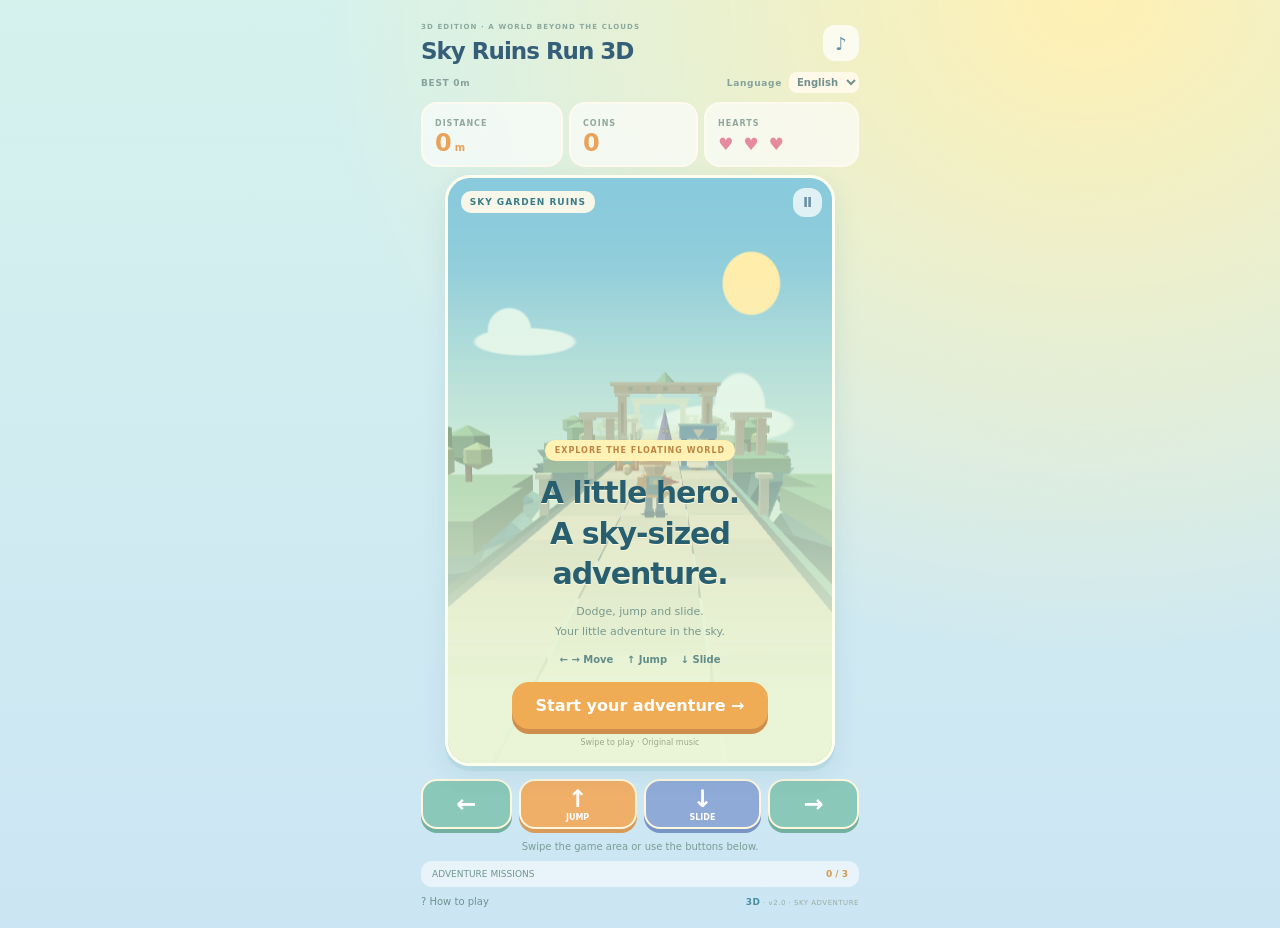
==== index.html @ a623d7b4 "Create separate WebGL 3D edition of Sky Ruins Run" ====
<!doctype html><html lang="ja"><meta charset="utf-8"><meta name="viewport" content="width=device-width,initial-scale=1,viewport-fit=cover"><meta name="theme-color" content="#eaf8f4"><title>そらいろ遺跡ラン 3D · SKY RUINS RUN 3D</title><link rel="stylesheet" href="style.css?v=2"><body><main><header><div><span class="eyebrow">3D EDITION · A WORLD BEYOND THE CLOUDS</span><h1 data-t="title">そらいろ遺跡ラン</h1></div><button id="settings" class="icon" aria-label="設定 / Settings">♪</button></header><div class="utility"><span id="best">BEST 0m</span><label>Language <select id="language" aria-label="Language"><option value="ja">日本語</option><option value="en">English</option></select></label></div><section class="hud"><div><small data-t="distance">きょり</small><strong id="distance">0<em>m</em></strong></div><div><small>COINS</small><strong id="coins">0</strong></div><div><small data-t="hearts">げんき</small><strong id="hearts" class="hearts">♥ ♥ ♥</strong></div></section><section class="stage"><canvas id="game" width="840" height="1280" aria-label="3レーンを走る冒険ゲーム。スワイプか下のボタンで操作 / Swipe or use the buttons to run through three lanes."></canvas><canvas id="fallback" width="840" height="1280" hidden aria-label="軽量2D表示 / Lightweight 2D view"></canvas><div class="stage-top"><span id="biome">SKY RUINS</span><button id="pause" class="icon" aria-label="一時停止 / Pause">Ⅱ</button></div><div id="toast" role="status"></div><div id="powers"></div><div id="welcome"><span class="tag">EXPLORE THE FLOATING WORLD</span><h2 data-t="intro">空のむこうへ、<br>走りだそう。</h2><p data-t="introText">よけて、跳んで、くぐりぬける。<br>指ひとつの、小さな大冒険。</p><div class="gesture-note" data-t="gestures">← → 移動　 ↑ ジャンプ　 ↓ すべる</div><button id="start" class="primary" data-t="start">冒険にしゅっぱつ →</button><small data-t="note">スワイプで操作 · オリジナル音楽</small></div></section><p id="compat" hidden>3Dを表示できないため軽量2Dで表示しています。 / 3D unavailable; showing 2D fallback.</p><section class="controls" aria-label="操作 / Controls"><button data-action="left" aria-label="左 / Left">←</button><button data-action="jump" aria-label="ジャンプ / Jump">↑<small data-t="jump">ジャンプ</small></button><button data-action="slide" aria-label="すべる / Slide">↓<small data-t="slide">すべる</small></button><button data-action="right" aria-label="右 / Right">→</button></section><p id="hint" role="status"></p><section class="missions"><button id="missionsButton"><span data-t="missions">今日の冒険目標</span><b id="missionCount">0 / 3</b></button></section><footer><button id="help" data-t="help">? あそび方</button><span><b id="renderMode">3D</b> · v2.0 · SKY ADVENTURE</span></footer></main><dialog id="dialog"><div id="content"></div><button id="close" class="primary">つづける</button></dialog><script src="engine.js?v=2"></script><script src="music.js?v=2"></script><script src="renderer.js?v=2"></script><script src="game.js?v=2"></script></body></html>
---- style.css ----
:root{font-family:ui-rounded,"Hiragino Maru Gothic ProN","Yu Gothic",system-ui,sans-serif;color:#325a68;background:#eaf8f4;font-synthesis:none}*{box-sizing:border-box}body{margin:0;min-height:100svh;background:radial-gradient(ellipse at 90% 0,#fff3ba,transparent 47%),linear-gradient(#eaf8f4,#dfeff9)}button,select{font:inherit}button{cursor:pointer;-webkit-tap-highlight-color:transparent}button:focus-visible,select:focus-visible{outline:3px solid #ec9868;outline-offset:3px}main{max-width:470px;margin:auto;padding:14px 16px max(12px,env(safe-area-inset-bottom))}header{display:flex;align-items:center;justify-content:space-between;gap:10px}.eyebrow{font-size:7px;font-weight:850;letter-spacing:1.1px;color:#8aa89e}h1{font-size:24px;letter-spacing:-1px;margin:5px 0 8px;font-weight:950}.icon{border:0;background:#ffffffbc;border-radius:12px;width:36px;height:36px;color:#6c91a7;font-size:18px;font-weight:900}.utility{display:flex;align-items:center;justify-content:space-between;font-size:9px;font-weight:800;letter-spacing:.7px;color:#85a29d;margin-bottom:9px}.utility label{display:flex;align-items:center;gap:7px}select{font-size:10px;border:0;border-radius:8px;background:#fff9e9;padding:4px;color:#72918e}.hud{display:grid;grid-template-columns:1.1fr 1fr 1.2fr;gap:6px;margin-bottom:8px}.hud>div{background:#ffffffa1;border:2px solid #fffaf0;border-radius:16px;padding:7px 12px}.hud small{font-size:8px;font-weight:900;letter-spacing:1px;color:#90a89d}.hud strong{display:block;font-size:24px;color:#eaa25b;line-height:1.15}.hud em{font-size:10px;font-style:normal;margin-left:3px}.hud .hearts{font-size:17px;letter-spacing:2px;color:#e58b9d;margin-top:5px}.stage{position:relative;overflow:hidden;border:3px solid white;border-radius:25px;isolation:isolate;box-shadow:0 8px 0 #bfddd73d;width:min(100%,calc((100svh - 305px)*420/640));margin:auto}canvas{display:block;width:100%;height:auto;aspect-ratio:420/640;touch-action:none;user-select:none;-webkit-user-select:none}.stage-top{position:absolute;inset:10px 10px auto 13px;display:flex;justify-content:space-between;align-items:center;pointer-events:none}.stage-top span{font-size:9px;font-weight:900;letter-spacing:1px;background:#ffffffb5;color:#54898d;padding:6px 9px;border-radius:10px}.stage-top button{pointer-events:auto;width:29px;height:29px;font-size:14px}#toast{position:absolute;inset:66px 5px auto;text-align:center;font-weight:950;font-size:23px;color:#fff8c6;text-shadow:0 2px 4px #346b85;pointer-events:none;opacity:0}#toast small{display:block;font-size:10px;margin-top:4px}#powers{position:absolute;inset:auto 8px 12px;display:flex;justify-content:center;gap:6px;font-size:9px;font-weight:850;color:#476c85;pointer-events:none}#powers span{border-radius:14px;background:#ffffffe6;padding:5px 9px}#welcome{position:absolute;inset:0;display:flex;flex-direction:column;justify-content:flex-end;align-items:center;text-align:center;padding:16px;background:linear-gradient(transparent 15%,#e8f9e0e8 70%,#f5f6d6)}.tag{font-size:8px;letter-spacing:1px;font-weight:850;background:#fff4cb;color:#cf9756;padding:6px 10px;border-radius:20px}h2{font-size:30px;line-height:1.35;letter-spacing:-1px;margin:12px 0 7px}#welcome p{font-size:11px;line-height:1.8;color:#779a90;margin:0 0 12px}.gesture-note{font-size:10px;font-weight:800;color:#608d89;margin-bottom:15px}.primary{border:0;color:white;background:#eea15e;box-shadow:0 5px 0 #d58b53;border-radius:17px;padding:14px 23px;font-weight:900;min-height:46px}.primary:active{transform:translateY(2px);box-shadow:0 3px 0 #d58b53}#welcome>small{font-size:8px;color:#9ba88a;margin-top:9px}.controls{display:grid;grid-template-columns:1fr 1.3fr 1.3fr 1fr;gap:7px;margin-top:13px}.controls button{touch-action:manipulation;user-select:none;-webkit-user-select:none;border:2px solid #fff6dc;border-radius:16px;background:#8ac8b9;color:#fff;font-size:24px;font-weight:900;min-height:48px;box-shadow:0 4px 0 #72b09f;padding:4px}.controls button:nth-child(2){background:#f0af68;box-shadow:0 4px 0 #d89b5a}.controls button:nth-child(3){background:#8faad7;box-shadow:0 4px 0 #7895c5}.controls small{display:block;font-size:8px;line-height:1.2}.controls button:active{transform:translateY(2px)}#hint{font-size:10px;text-align:center;color:#799d94;line-height:1.5;min-height:15px;margin:10px 0 7px}.missions button{display:flex;width:100%;justify-content:space-between;border:0;border-radius:11px;padding:8px 11px;background:#ffffff8c;color:#6e9690;font-size:9px}.missions b{color:#d49a53}footer{display:flex;align-items:center;justify-content:space-between;font-size:7px;letter-spacing:.5px;color:#99ada2}footer button{padding:9px 0;border:0;background:none;color:#6e938d;font-size:10px}dialog{max-width:min(92vw,390px);max-height:85svh;overflow:auto;border:3px solid white;border-radius:25px;background:#f9f8e6;color:#385f6e;padding:23px;text-align:center;box-shadow:0 20px 70px #315e7544}dialog::backdrop{background:#336c7b66;backdrop-filter:blur(5px)}dialog h2{font-size:24px}dialog p{font-size:12px;line-height:1.85}.setting{display:flex;justify-content:space-between;align-items:center;padding:10px 0;font-size:13px;font-weight:800}.setting input{width:22px;height:22px;accent-color:#eca05b}.mission{padding:10px;border-radius:12px;background:#fffaf0;margin:7px 0;text-align:left;font-size:12px}.mission.done{background:#dbf1d8}.mission small{display:block;color:#8a9f91}.result-score{font-size:54px;line-height:1.2;color:#e8a05c;font-weight:950}.result-grid{display:flex;justify-content:space-around;font-size:10px;margin:15px 0}.result-grid strong{display:block;font-size:23px;color:#77aa9b}dialog>.primary{width:100%;margin-top:10px}.outfits{display:flex;gap:7px;margin:9px 0}.outfits button{flex:1;padding:9px;border:2px solid #dddcc9;border-radius:12px;background:#fffaf0;font-size:10px;color:#718e83}.outfits button.selected{border-color:#e8aa5f}.outfits button:disabled{opacity:.45}[hidden]{display:none!important}@media(max-height:740px) and (orientation:portrait){main{padding-top:8px}.eyebrow{display:none}h1{font-size:22px}.hud>div{padding:5px 9px}.hud strong{font-size:21px}.stage{width:min(100%,calc((100svh - 278px)*420/640))}#welcome{padding:12px}#welcome h2{font-size:22px;margin:7px 0}#welcome p{font-size:9px;margin-bottom:8px}.tag{display:none}.gesture-note{font-size:8px;margin-bottom:10px}#welcome .primary{font-size:12px;padding:11px 16px}#welcome>small{display:none}.controls{margin-top:10px}.controls button{min-height:43px}#hint{font-size:9px}.missions button{padding:6px 9px}}@media(max-height:610px) and (orientation:portrait){.stage{width:min(100%,calc((100svh - 265px)*420/640))}.hud .hearts{font-size:13px;letter-spacing:0}h1{font-size:20px}#welcome h2{font-size:18px}#welcome p{font-size:8px}.gesture-note{font-size:7px}#welcome .primary{font-size:10px;padding:9px 12px;min-height:38px}.stage-top span{font-size:7px;padding:4px 6px}.stage-top{inset:6px 6px auto}.controls button{min-height:40px}}@media(orientation:landscape) and (max-height:600px){main{max-width:900px;display:grid;grid-template-columns:1fr 1fr;gap:6px 18px;padding:10px}.stage{grid-column:1;grid-row:1/8;height:calc(100svh - 24px);width:auto;aspect-ratio:420/640}header,.utility,.hud,.controls,#hint,.missions,footer{grid-column:2}h1{font-size:20px}.eyebrow{display:none}.controls{margin-top:0}#hint{margin:2px}.hud{margin:0}#welcome h2{font-size:21px}#welcome p{font-size:9px}.gesture-note{font-size:8px}.tag,#welcome>small{display:none}}

body{background:radial-gradient(ellipse at 85% 0,#fff0b3,transparent 50%),linear-gradient(#d5f2ed,#cce5f4)}header h1{font-size:23px;color:#355e78}.stage{border:3px solid #ffffef;box-shadow:0 8px 24px #4e8d9a24,0 5px 0 #a0d1cf55}#welcome{background:linear-gradient(transparent 15%,#dbf2e06e 48%,#eaf6d8f2 88%)}#welcome h2{color:#285f70;text-shadow:0 1px #fff9dc}.primary{background:#f0ab55;box-shadow:0 5px 0 #cf8e4b}#renderMode{color:#458fa2;font-size:9px}.stage-top span{background:#fffbeaeb;color:#3c7b89}.tag{background:#fff2b4;color:#bc8543}@media(max-height:610px) and (orientation:portrait){header h1{font-size:19px}}

#compat{font-size:10px;line-height:1.5;color:#9e7650;background:#fff2c7;padding:8px;border-radius:10px}
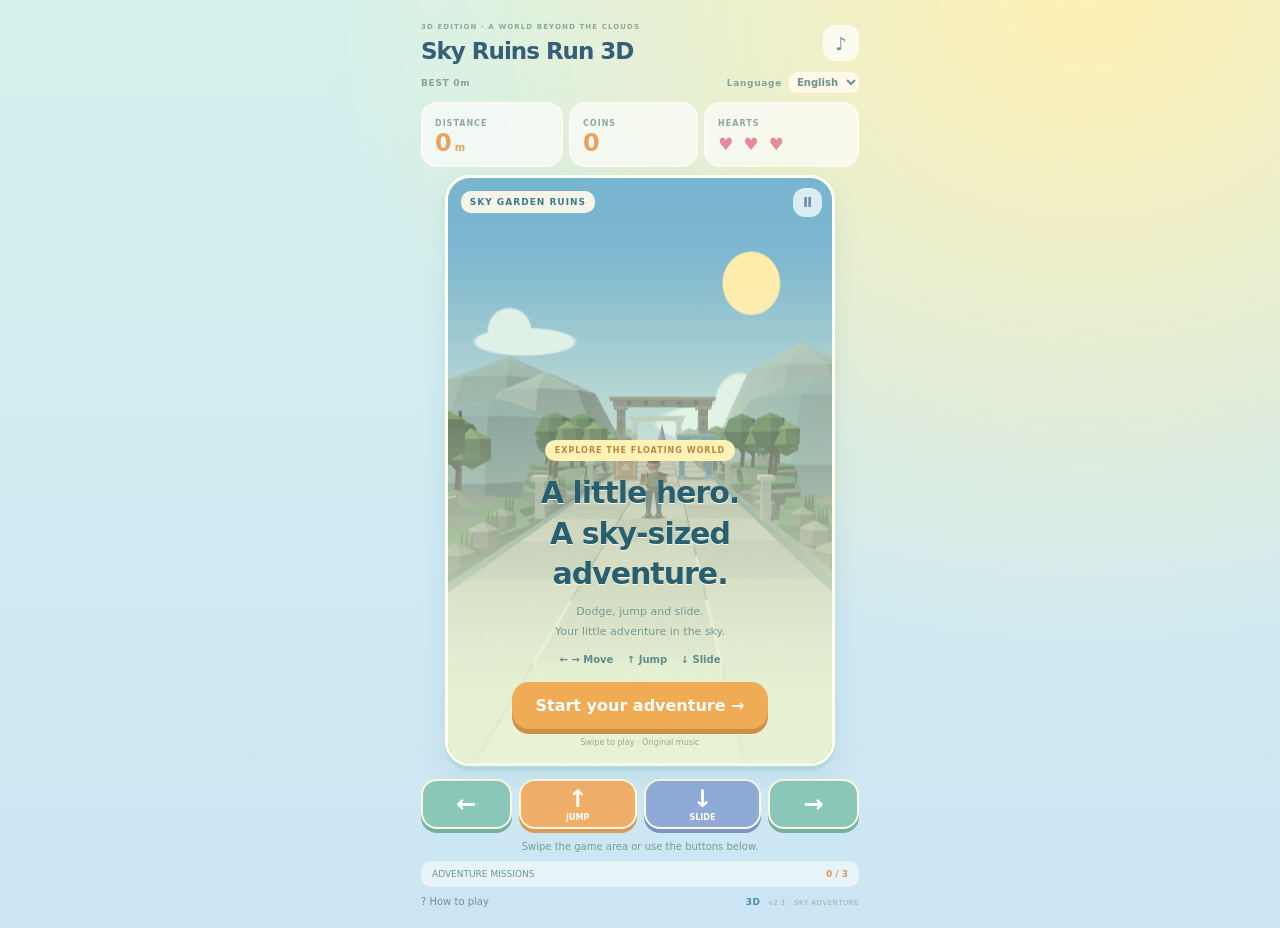
==== commit ad40cc2c: "v2.1: grounded runner, natural scenery and stronger speed cues" ====
--- a/index.html
+++ b/index.html
@@ -1 +1 @@
-<!doctype html><html lang="ja"><meta charset="utf-8"><meta name="viewport" content="width=device-width,initial-scale=1,viewport-fit=cover"><meta name="theme-color" content="#eaf8f4"><title>そらいろ遺跡ラン 3D · SKY RUINS RUN 3D</title><link rel="stylesheet" href="style.css?v=2"><body><main><header><div><span class="eyebrow">3D EDITION · A WORLD BEYOND THE CLOUDS</span><h1 data-t="title">そらいろ遺跡ラン</h1></div><button id="settings" class="icon" aria-label="設定 / Settings">♪</button></header><div class="utility"><span id="best">BEST 0m</span><label>Language <select id="language" aria-label="Language"><option value="ja">日本語</option><option value="en">English</option></select></label></div><section class="hud"><div><small data-t="distance">きょり</small><strong id="distance">0<em>m</em></strong></div><div><small>COINS</small><strong id="coins">0</strong></div><div><small data-t="hearts">げんき</small><strong id="hearts" class="hearts">♥ ♥ ♥</strong></div></section><section class="stage"><canvas id="game" width="840" height="1280" aria-label="3レーンを走る冒険ゲーム。スワイプか下のボタンで操作 / Swipe or use the buttons to run through three lanes."></canvas><canvas id="fallback" width="840" height="1280" hidden aria-label="軽量2D表示 / Lightweight 2D view"></canvas><div class="stage-top"><span id="biome">SKY RUINS</span><button id="pause" class="icon" aria-label="一時停止 / Pause">Ⅱ</button></div><div id="toast" role="status"></div><div id="powers"></div><div id="welcome"><span class="tag">EXPLORE THE FLOATING WORLD</span><h2 data-t="intro">空のむこうへ、<br>走りだそう。</h2><p data-t="introText">よけて、跳んで、くぐりぬける。<br>指ひとつの、小さな大冒険。</p><div class="gesture-note" data-t="gestures">← → 移動　 ↑ ジャンプ　 ↓ すべる</div><button id="start" class="primary" data-t="start">冒険にしゅっぱつ →</button><small data-t="note">スワイプで操作 · オリジナル音楽</small></div></section><p id="compat" hidden>3Dを表示できないため軽量2Dで表示しています。 / 3D unavailable; showing 2D fallback.</p><section class="controls" aria-label="操作 / Controls"><button data-action="left" aria-label="左 / Left">←</button><button data-action="jump" aria-label="ジャンプ / Jump">↑<small data-t="jump">ジャンプ</small></button><button data-action="slide" aria-label="すべる / Slide">↓<small data-t="slide">すべる</small></button><button data-action="right" aria-label="右 / Right">→</button></section><p id="hint" role="status"></p><section class="missions"><button id="missionsButton"><span data-t="missions">今日の冒険目標</span><b id="missionCount">0 / 3</b></button></section><footer><button id="help" data-t="help">? あそび方</button><span><b id="renderMode">3D</b> · v2.0 · SKY ADVENTURE</span></footer></main><dialog id="dialog"><div id="content"></div><button id="close" class="primary">つづける</button></dialog><script src="engine.js?v=2"></script><script src="music.js?v=2"></script><script src="renderer.js?v=2"></script><script src="game.js?v=2"></script></body></html>
+<!doctype html><html lang="ja"><meta charset="utf-8"><meta name="viewport" content="width=device-width,initial-scale=1,viewport-fit=cover"><meta name="theme-color" content="#eaf8f4"><title>そらいろ遺跡ラン 3D · SKY RUINS RUN 3D</title><link rel="stylesheet" href="style.css?v=21"><body><main><header><div><span class="eyebrow">3D EDITION · A WORLD BEYOND THE CLOUDS</span><h1 data-t="title">そらいろ遺跡ラン</h1></div><button id="settings" class="icon" aria-label="設定 / Settings">♪</button></header><div class="utility"><span id="best">BEST 0m</span><label>Language <select id="language" aria-label="Language"><option value="ja">日本語</option><option value="en">English</option></select></label></div><section class="hud"><div><small data-t="distance">きょり</small><strong id="distance">0<em>m</em></strong></div><div><small>COINS</small><strong id="coins">0</strong></div><div><small data-t="hearts">げんき</small><strong id="hearts" class="hearts">♥ ♥ ♥</strong></div></section><section class="stage"><canvas id="game" width="840" height="1280" aria-label="3レーンを走る冒険ゲーム。スワイプか下のボタンで操作 / Swipe or use the buttons to run through three lanes."></canvas><canvas id="fallback" width="840" height="1280" hidden aria-label="軽量2D表示 / Lightweight 2D view"></canvas><div class="stage-top"><span id="biome">SKY RUINS</span><button id="pause" class="icon" aria-label="一時停止 / Pause">Ⅱ</button></div><div id="toast" role="status"></div><div id="powers"></div><div id="welcome"><span class="tag">EXPLORE THE FLOATING WORLD</span><h2 data-t="intro">空のむこうへ、<br>走りだそう。</h2><p data-t="introText">よけて、跳んで、くぐりぬける。<br>指ひとつの、小さな大冒険。</p><div class="gesture-note" data-t="gestures">← → 移動　 ↑ ジャンプ　 ↓ すべる</div><button id="start" class="primary" data-t="start">冒険にしゅっぱつ →</button><small data-t="note">スワイプで操作 · オリジナル音楽</small></div></section><p id="compat" hidden>3Dを表示できないため軽量2Dで表示しています。 / 3D unavailable; showing 2D fallback.</p><section class="controls" aria-label="操作 / Controls"><button data-action="left" aria-label="左 / Left">←</button><button data-action="jump" aria-label="ジャンプ / Jump">↑<small data-t="jump">ジャンプ</small></button><button data-action="slide" aria-label="すべる / Slide">↓<small data-t="slide">すべる</small></button><button data-action="right" aria-label="右 / Right">→</button></section><p id="hint" role="status"></p><section class="missions"><button id="missionsButton"><span data-t="missions">今日の冒険目標</span><b id="missionCount">0 / 3</b></button></section><footer><button id="help" data-t="help">? あそび方</button><span><b id="renderMode">3D</b> · v2.1 · SKY ADVENTURE</span></footer></main><dialog id="dialog"><div id="content"></div><button id="close" class="primary">つづける</button></dialog><script src="engine.js?v=21"></script><script src="music.js?v=21"></script><script src="renderer.js?v=21"></script><script src="game.js?v=21"></script></body></html>
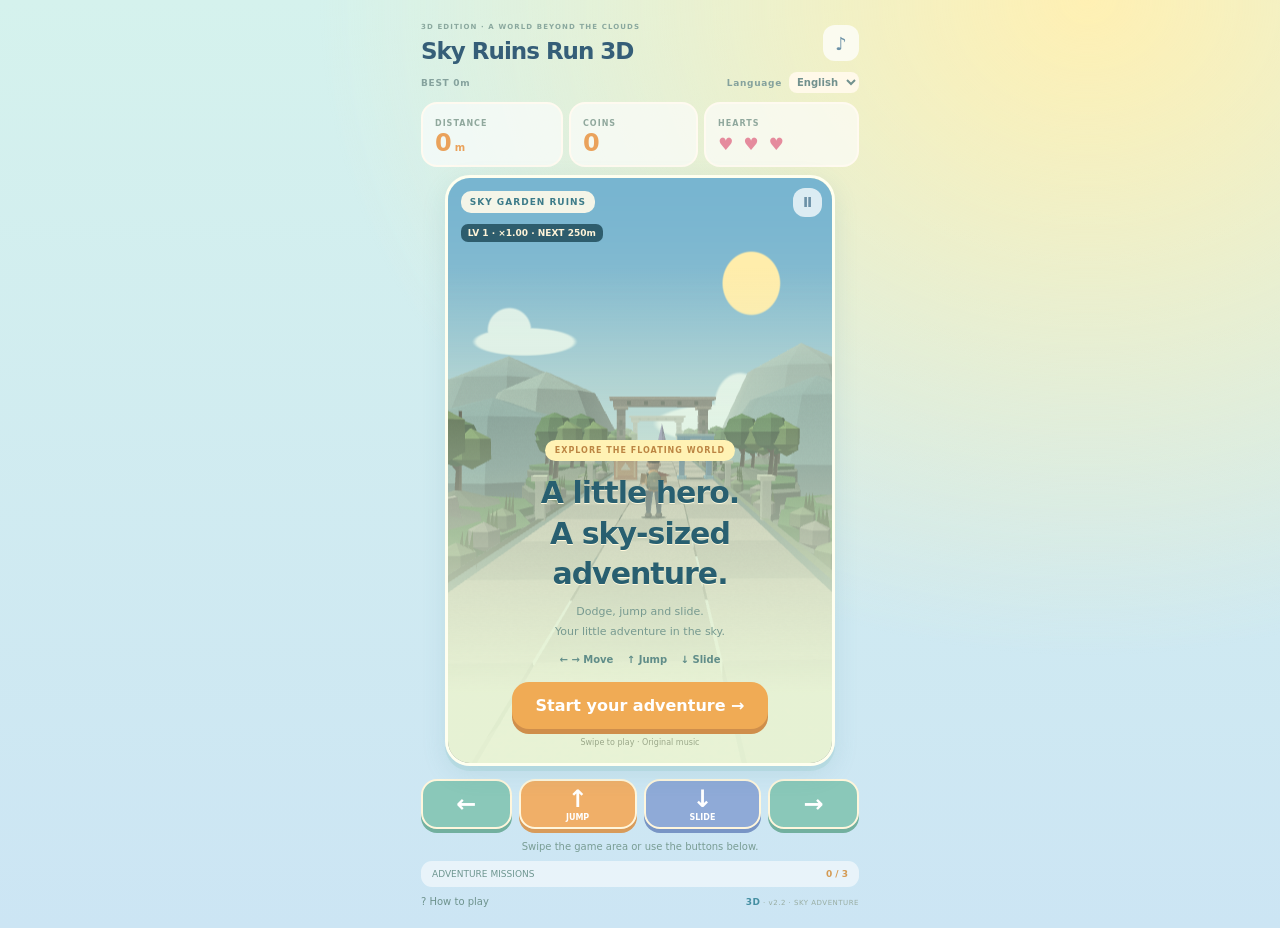
==== commit 09449301: "v2.2: distance-based speed levels, harder patterns and dynamic running gait" ====
--- a/index.html
+++ b/index.html
@@ -1 +1 @@
-<!doctype html><html lang="ja"><meta charset="utf-8"><meta name="viewport" content="width=device-width,initial-scale=1,viewport-fit=cover"><meta name="theme-color" content="#eaf8f4"><title>そらいろ遺跡ラン 3D · SKY RUINS RUN 3D</title><link rel="stylesheet" href="style.css?v=21"><body><main><header><div><span class="eyebrow">3D EDITION · A WORLD BEYOND THE CLOUDS</span><h1 data-t="title">そらいろ遺跡ラン</h1></div><button id="settings" class="icon" aria-label="設定 / Settings">♪</button></header><div class="utility"><span id="best">BEST 0m</span><label>Language <select id="language" aria-label="Language"><option value="ja">日本語</option><option value="en">English</option></select></label></div><section class="hud"><div><small data-t="distance">きょり</small><strong id="distance">0<em>m</em></strong></div><div><small>COINS</small><strong id="coins">0</strong></div><div><small data-t="hearts">げんき</small><strong id="hearts" class="hearts">♥ ♥ ♥</strong></div></section><section class="stage"><canvas id="game" width="840" height="1280" aria-label="3レーンを走る冒険ゲーム。スワイプか下のボタンで操作 / Swipe or use the buttons to run through three lanes."></canvas><canvas id="fallback" width="840" height="1280" hidden aria-label="軽量2D表示 / Lightweight 2D view"></canvas><div class="stage-top"><span id="biome">SKY RUINS</span><button id="pause" class="icon" aria-label="一時停止 / Pause">Ⅱ</button></div><div id="toast" role="status"></div><div id="powers"></div><div id="welcome"><span class="tag">EXPLORE THE FLOATING WORLD</span><h2 data-t="intro">空のむこうへ、<br>走りだそう。</h2><p data-t="introText">よけて、跳んで、くぐりぬける。<br>指ひとつの、小さな大冒険。</p><div class="gesture-note" data-t="gestures">← → 移動　 ↑ ジャンプ　 ↓ すべる</div><button id="start" class="primary" data-t="start">冒険にしゅっぱつ →</button><small data-t="note">スワイプで操作 · オリジナル音楽</small></div></section><p id="compat" hidden>3Dを表示できないため軽量2Dで表示しています。 / 3D unavailable; showing 2D fallback.</p><section class="controls" aria-label="操作 / Controls"><button data-action="left" aria-label="左 / Left">←</button><button data-action="jump" aria-label="ジャンプ / Jump">↑<small data-t="jump">ジャンプ</small></button><button data-action="slide" aria-label="すべる / Slide">↓<small data-t="slide">すべる</small></button><button data-action="right" aria-label="右 / Right">→</button></section><p id="hint" role="status"></p><section class="missions"><button id="missionsButton"><span data-t="missions">今日の冒険目標</span><b id="missionCount">0 / 3</b></button></section><footer><button id="help" data-t="help">? あそび方</button><span><b id="renderMode">3D</b> · v2.1 · SKY ADVENTURE</span></footer></main><dialog id="dialog"><div id="content"></div><button id="close" class="primary">つづける</button></dialog><script src="engine.js?v=21"></script><script src="music.js?v=21"></script><script src="renderer.js?v=21"></script><script src="game.js?v=21"></script></body></html>
+<!doctype html><html lang="ja"><meta charset="utf-8"><meta name="viewport" content="width=device-width,initial-scale=1,viewport-fit=cover"><meta name="theme-color" content="#eaf8f4"><title>そらいろ遺跡ラン 3D · SKY RUINS RUN 3D</title><link rel="stylesheet" href="style.css?v=22"><body><main><header><div><span class="eyebrow">3D EDITION · A WORLD BEYOND THE CLOUDS</span><h1 data-t="title">そらいろ遺跡ラン</h1></div><button id="settings" class="icon" aria-label="設定 / Settings">♪</button></header><div class="utility"><span id="best">BEST 0m</span><label>Language <select id="language" aria-label="Language"><option value="ja">日本語</option><option value="en">English</option></select></label></div><section class="hud"><div><small data-t="distance">きょり</small><strong id="distance">0<em>m</em></strong></div><div><small>COINS</small><strong id="coins">0</strong></div><div><small data-t="hearts">げんき</small><strong id="hearts" class="hearts">♥ ♥ ♥</strong></div></section><section class="stage"><canvas id="game" width="840" height="1280" aria-label="3レーンを走る冒険ゲーム。スワイプか下のボタンで操作 / Swipe or use the buttons to run through three lanes."></canvas><canvas id="fallback" width="840" height="1280" hidden aria-label="軽量2D表示 / Lightweight 2D view"></canvas><div class="stage-top"><span id="biome">SKY RUINS</span><button id="pause" class="icon" aria-label="一時停止 / Pause">Ⅱ</button></div><div id="pace" aria-label="走行レベル / Run level"></div><div id="levelNotice" role="status" hidden></div><div id="toast" role="status"></div><div id="powers"></div><div id="welcome"><span class="tag">EXPLORE THE FLOATING WORLD</span><h2 data-t="intro">空のむこうへ、<br>走りだそう。</h2><p data-t="introText">よけて、跳んで、くぐりぬける。<br>指ひとつの、小さな大冒険。</p><div class="gesture-note" data-t="gestures">← → 移動　 ↑ ジャンプ　 ↓ すべる</div><button id="start" class="primary" data-t="start">冒険にしゅっぱつ →</button><small data-t="note">スワイプで操作 · オリジナル音楽</small></div></section><p id="compat" hidden>3Dを表示できないため軽量2Dで表示しています。 / 3D unavailable; showing 2D fallback.</p><section class="controls" aria-label="操作 / Controls"><button data-action="left" aria-label="左 / Left">←</button><button data-action="jump" aria-label="ジャンプ / Jump">↑<small data-t="jump">ジャンプ</small></button><button data-action="slide" aria-label="すべる / Slide">↓<small data-t="slide">すべる</small></button><button data-action="right" aria-label="右 / Right">→</button></section><p id="hint" role="status"></p><section class="missions"><button id="missionsButton"><span data-t="missions">今日の冒険目標</span><b id="missionCount">0 / 3</b></button></section><footer><button id="help" data-t="help">? あそび方</button><span><b id="renderMode">3D</b> · v2.2 · SKY ADVENTURE</span></footer></main><dialog id="dialog"><div id="content"></div><button id="close" class="primary">つづける</button></dialog><script src="engine.js?v=22"></script><script src="music.js?v=22"></script><script src="renderer.js?v=22"></script><script src="game.js?v=22"></script></body></html>
--- a/style.css
+++ b/style.css
@@ -3,3 +3,5 @@
 body{background:radial-gradient(ellipse at 85% 0,#fff0b3,transparent 50%),linear-gradient(#d5f2ed,#cce5f4)}header h1{font-size:23px;color:#355e78}.stage{border:3px solid #ffffef;box-shadow:0 8px 24px #4e8d9a24,0 5px 0 #a0d1cf55}#welcome{background:linear-gradient(transparent 15%,#dbf2e06e 48%,#eaf6d8f2 88%)}#welcome h2{color:#285f70;text-shadow:0 1px #fff9dc}.primary{background:#f0ab55;box-shadow:0 5px 0 #cf8e4b}#renderMode{color:#458fa2;font-size:9px}.stage-top span{background:#fffbeaeb;color:#3c7b89}.tag{background:#fff2b4;color:#bc8543}@media(max-height:610px) and (orientation:portrait){header h1{font-size:19px}}
 
 #compat{font-size:10px;line-height:1.5;color:#9e7650;background:#fff2c7;padding:8px;border-radius:10px}
+
+#pace{position:absolute;top:46px;left:13px;border-radius:7px;background:#153f4cbf;color:#fff4d8;font-size:9px;font-weight:800;padding:4px 7px;pointer-events:none;font-variant-numeric:tabular-nums}#levelNotice{position:absolute;top:31%;left:8px;right:8px;text-align:center;font-size:22px;font-weight:950;line-height:1.5;color:#fff2a8;text-shadow:0 2px 6px #234f63;pointer-events:none;background:#234f6370;border-radius:12px;padding:10px 3px}@media(max-height:610px) and (orientation:portrait){#pace{top:38px;left:7px;font-size:7px}#levelNotice{font-size:15px}}
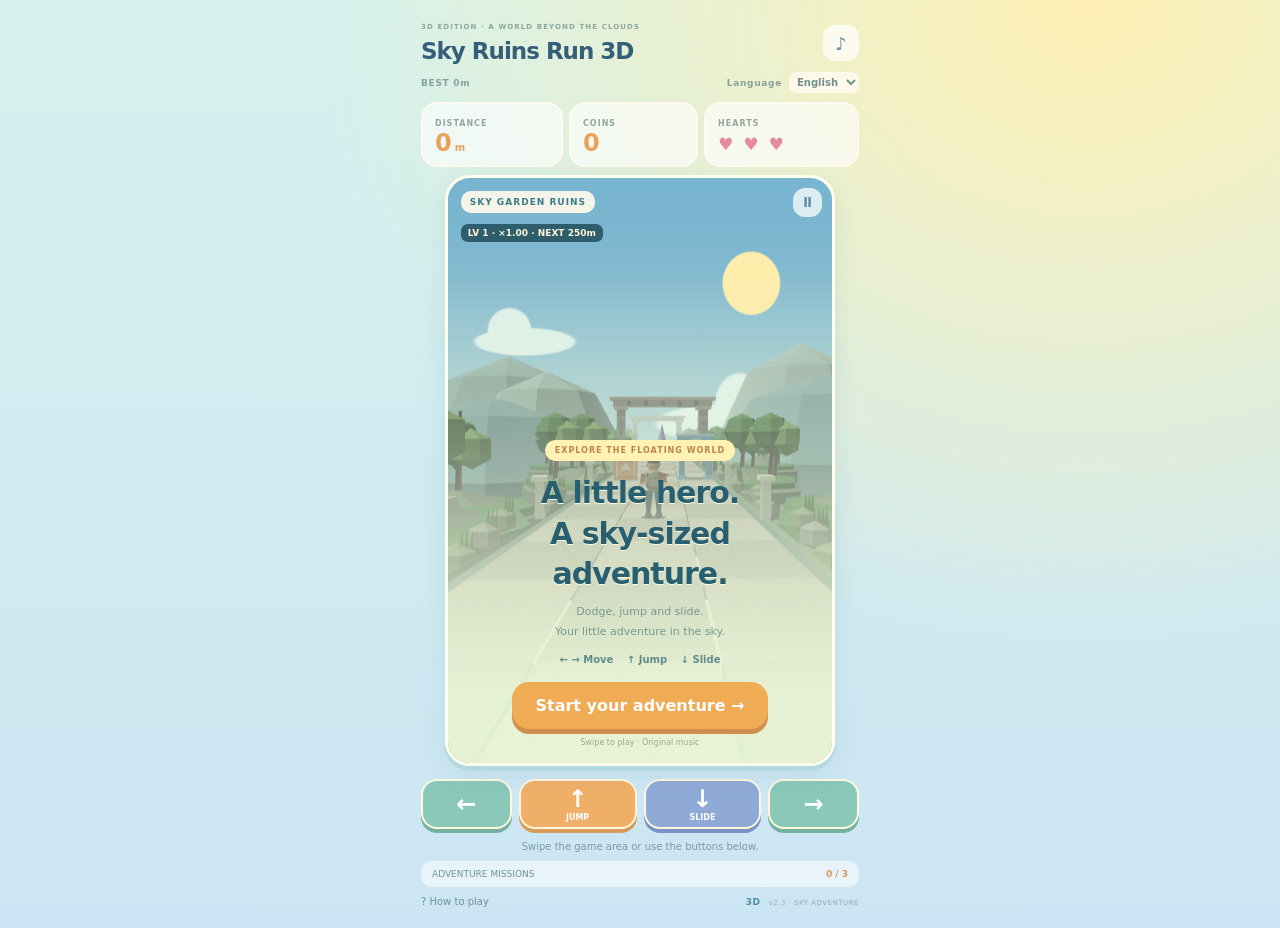
==== commit 79f2768f: "v2.3: extend progression to level 15" ====
--- a/index.html
+++ b/index.html
@@ -1 +1 @@
-<!doctype html><html lang="ja"><meta charset="utf-8"><meta name="viewport" content="width=device-width,initial-scale=1,viewport-fit=cover"><meta name="theme-color" content="#eaf8f4"><title>そらいろ遺跡ラン 3D · SKY RUINS RUN 3D</title><link rel="stylesheet" href="style.css?v=22"><body><main><header><div><span class="eyebrow">3D EDITION · A WORLD BEYOND THE CLOUDS</span><h1 data-t="title">そらいろ遺跡ラン</h1></div><button id="settings" class="icon" aria-label="設定 / Settings">♪</button></header><div class="utility"><span id="best">BEST 0m</span><label>Language <select id="language" aria-label="Language"><option value="ja">日本語</option><option value="en">English</option></select></label></div><section class="hud"><div><small data-t="distance">きょり</small><strong id="distance">0<em>m</em></strong></div><div><small>COINS</small><strong id="coins">0</strong></div><div><small data-t="hearts">げんき</small><strong id="hearts" class="hearts">♥ ♥ ♥</strong></div></section><section class="stage"><canvas id="game" width="840" height="1280" aria-label="3レーンを走る冒険ゲーム。スワイプか下のボタンで操作 / Swipe or use the buttons to run through three lanes."></canvas><canvas id="fallback" width="840" height="1280" hidden aria-label="軽量2D表示 / Lightweight 2D view"></canvas><div class="stage-top"><span id="biome">SKY RUINS</span><button id="pause" class="icon" aria-label="一時停止 / Pause">Ⅱ</button></div><div id="pace" aria-label="走行レベル / Run level"></div><div id="levelNotice" role="status" hidden></div><div id="toast" role="status"></div><div id="powers"></div><div id="welcome"><span class="tag">EXPLORE THE FLOATING WORLD</span><h2 data-t="intro">空のむこうへ、<br>走りだそう。</h2><p data-t="introText">よけて、跳んで、くぐりぬける。<br>指ひとつの、小さな大冒険。</p><div class="gesture-note" data-t="gestures">← → 移動　 ↑ ジャンプ　 ↓ すべる</div><button id="start" class="primary" data-t="start">冒険にしゅっぱつ →</button><small data-t="note">スワイプで操作 · オリジナル音楽</small></div></section><p id="compat" hidden>3Dを表示できないため軽量2Dで表示しています。 / 3D unavailable; showing 2D fallback.</p><section class="controls" aria-label="操作 / Controls"><button data-action="left" aria-label="左 / Left">←</button><button data-action="jump" aria-label="ジャンプ / Jump">↑<small data-t="jump">ジャンプ</small></button><button data-action="slide" aria-label="すべる / Slide">↓<small data-t="slide">すべる</small></button><button data-action="right" aria-label="右 / Right">→</button></section><p id="hint" role="status"></p><section class="missions"><button id="missionsButton"><span data-t="missions">今日の冒険目標</span><b id="missionCount">0 / 3</b></button></section><footer><button id="help" data-t="help">? あそび方</button><span><b id="renderMode">3D</b> · v2.2 · SKY ADVENTURE</span></footer></main><dialog id="dialog"><div id="content"></div><button id="close" class="primary">つづける</button></dialog><script src="engine.js?v=22"></script><script src="music.js?v=22"></script><script src="renderer.js?v=22"></script><script src="game.js?v=22"></script></body></html>
+<!doctype html><html lang="ja"><meta charset="utf-8"><meta name="viewport" content="width=device-width,initial-scale=1,viewport-fit=cover"><meta name="theme-color" content="#eaf8f4"><title>そらいろ遺跡ラン 3D · SKY RUINS RUN 3D</title><link rel="stylesheet" href="style.css?v=23"><body><main><header><div><span class="eyebrow">3D EDITION · A WORLD BEYOND THE CLOUDS</span><h1 data-t="title">そらいろ遺跡ラン</h1></div><button id="settings" class="icon" aria-label="設定 / Settings">♪</button></header><div class="utility"><span id="best">BEST 0m</span><label>Language <select id="language" aria-label="Language"><option value="ja">日本語</option><option value="en">English</option></select></label></div><section class="hud"><div><small data-t="distance">きょり</small><strong id="distance">0<em>m</em></strong></div><div><small>COINS</small><strong id="coins">0</strong></div><div><small data-t="hearts">げんき</small><strong id="hearts" class="hearts">♥ ♥ ♥</strong></div></section><section class="stage"><canvas id="game" width="840" height="1280" aria-label="3レーンを走る冒険ゲーム。スワイプか下のボタンで操作 / Swipe or use the buttons to run through three lanes."></canvas><canvas id="fallback" width="840" height="1280" hidden aria-label="軽量2D表示 / Lightweight 2D view"></canvas><div class="stage-top"><span id="biome">SKY RUINS</span><button id="pause" class="icon" aria-label="一時停止 / Pause">Ⅱ</button></div><div id="pace" aria-label="走行レベル / Run level"></div><div id="levelNotice" role="status" hidden></div><div id="toast" role="status"></div><div id="powers"></div><div id="welcome"><span class="tag">EXPLORE THE FLOATING WORLD</span><h2 data-t="intro">空のむこうへ、<br>走りだそう。</h2><p data-t="introText">よけて、跳んで、くぐりぬける。<br>指ひとつの、小さな大冒険。</p><div class="gesture-note" data-t="gestures">← → 移動　 ↑ ジャンプ　 ↓ すべる</div><button id="start" class="primary" data-t="start">冒険にしゅっぱつ →</button><small data-t="note">スワイプで操作 · オリジナル音楽</small></div></section><p id="compat" hidden>3Dを表示できないため軽量2Dで表示しています。 / 3D unavailable; showing 2D fallback.</p><section class="controls" aria-label="操作 / Controls"><button data-action="left" aria-label="左 / Left">←</button><button data-action="jump" aria-label="ジャンプ / Jump">↑<small data-t="jump">ジャンプ</small></button><button data-action="slide" aria-label="すべる / Slide">↓<small data-t="slide">すべる</small></button><button data-action="right" aria-label="右 / Right">→</button></section><p id="hint" role="status"></p><section class="missions"><button id="missionsButton"><span data-t="missions">今日の冒険目標</span><b id="missionCount">0 / 3</b></button></section><footer><button id="help" data-t="help">? あそび方</button><span><b id="renderMode">3D</b> · v2.3 · SKY ADVENTURE</span></footer></main><dialog id="dialog"><div id="content"></div><button id="close" class="primary">つづける</button></dialog><script src="engine.js?v=23"></script><script src="music.js?v=23"></script><script src="renderer.js?v=23"></script><script src="game.js?v=23"></script></body></html>
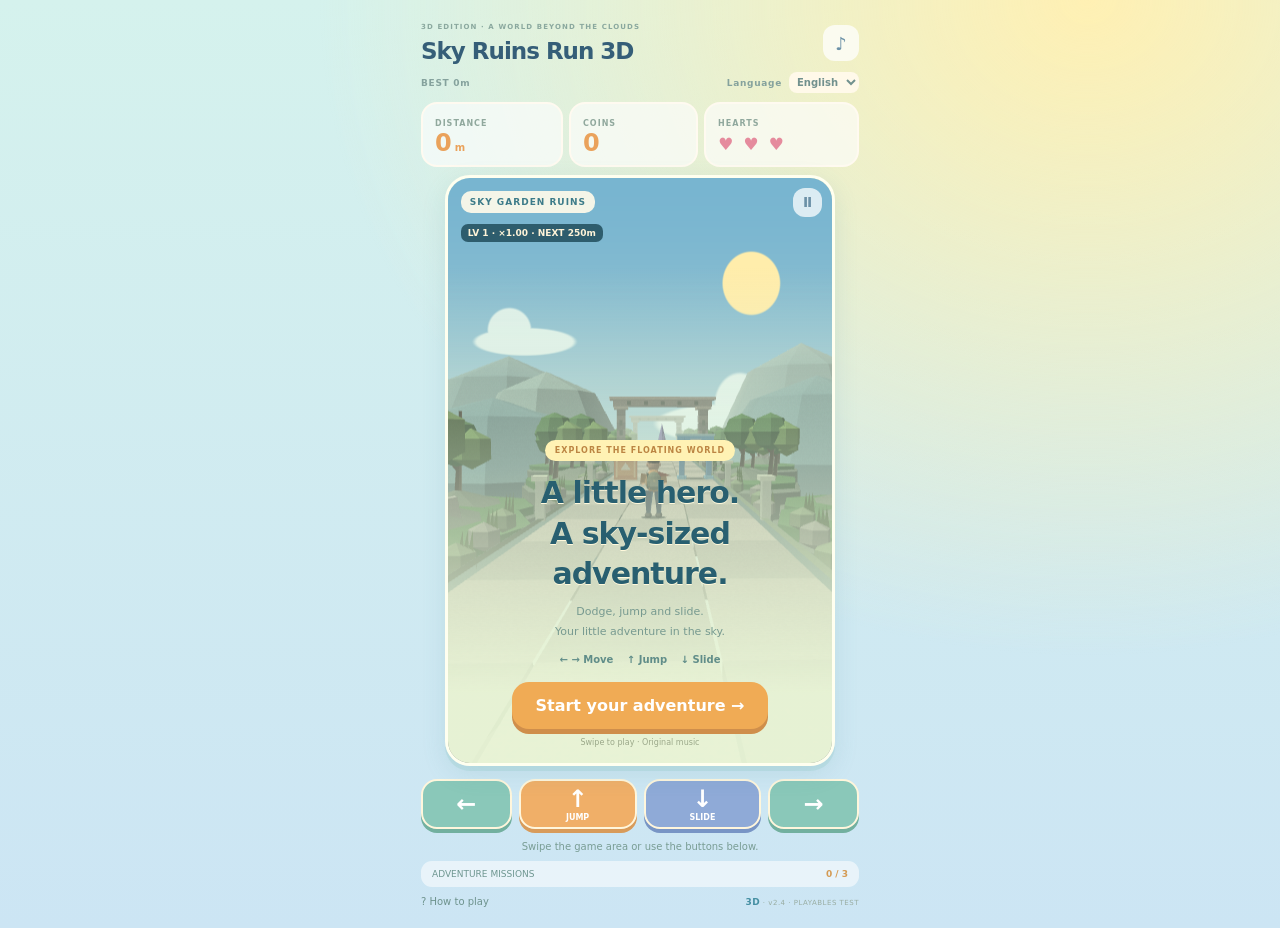
==== commit 5820beb5: "v2.4: prepare YouTube Playables SDK integration" ====
--- a/index.html
+++ b/index.html
@@ -1 +1 @@
-<!doctype html><html lang="ja"><meta charset="utf-8"><meta name="viewport" content="width=device-width,initial-scale=1,viewport-fit=cover"><meta name="theme-color" content="#eaf8f4"><title>そらいろ遺跡ラン 3D · SKY RUINS RUN 3D</title><link rel="stylesheet" href="style.css?v=23"><body><main><header><div><span class="eyebrow">3D EDITION · A WORLD BEYOND THE CLOUDS</span><h1 data-t="title">そらいろ遺跡ラン</h1></div><button id="settings" class="icon" aria-label="設定 / Settings">♪</button></header><div class="utility"><span id="best">BEST 0m</span><label>Language <select id="language" aria-label="Language"><option value="ja">日本語</option><option value="en">English</option></select></label></div><section class="hud"><div><small data-t="distance">きょり</small><strong id="distance">0<em>m</em></strong></div><div><small>COINS</small><strong id="coins">0</strong></div><div><small data-t="hearts">げんき</small><strong id="hearts" class="hearts">♥ ♥ ♥</strong></div></section><section class="stage"><canvas id="game" width="840" height="1280" aria-label="3レーンを走る冒険ゲーム。スワイプか下のボタンで操作 / Swipe or use the buttons to run through three lanes."></canvas><canvas id="fallback" width="840" height="1280" hidden aria-label="軽量2D表示 / Lightweight 2D view"></canvas><div class="stage-top"><span id="biome">SKY RUINS</span><button id="pause" class="icon" aria-label="一時停止 / Pause">Ⅱ</button></div><div id="pace" aria-label="走行レベル / Run level"></div><div id="levelNotice" role="status" hidden></div><div id="toast" role="status"></div><div id="powers"></div><div id="welcome"><span class="tag">EXPLORE THE FLOATING WORLD</span><h2 data-t="intro">空のむこうへ、<br>走りだそう。</h2><p data-t="introText">よけて、跳んで、くぐりぬける。<br>指ひとつの、小さな大冒険。</p><div class="gesture-note" data-t="gestures">← → 移動　 ↑ ジャンプ　 ↓ すべる</div><button id="start" class="primary" data-t="start">冒険にしゅっぱつ →</button><small data-t="note">スワイプで操作 · オリジナル音楽</small></div></section><p id="compat" hidden>3Dを表示できないため軽量2Dで表示しています。 / 3D unavailable; showing 2D fallback.</p><section class="controls" aria-label="操作 / Controls"><button data-action="left" aria-label="左 / Left">←</button><button data-action="jump" aria-label="ジャンプ / Jump">↑<small data-t="jump">ジャンプ</small></button><button data-action="slide" aria-label="すべる / Slide">↓<small data-t="slide">すべる</small></button><button data-action="right" aria-label="右 / Right">→</button></section><p id="hint" role="status"></p><section class="missions"><button id="missionsButton"><span data-t="missions">今日の冒険目標</span><b id="missionCount">0 / 3</b></button></section><footer><button id="help" data-t="help">? あそび方</button><span><b id="renderMode">3D</b> · v2.3 · SKY ADVENTURE</span></footer></main><dialog id="dialog"><div id="content"></div><button id="close" class="primary">つづける</button></dialog><script src="engine.js?v=23"></script><script src="music.js?v=23"></script><script src="renderer.js?v=23"></script><script src="game.js?v=23"></script></body></html>
+<!doctype html><html lang="ja"><meta charset="utf-8"><meta name="viewport" content="width=device-width,initial-scale=1,viewport-fit=cover"><meta name="theme-color" content="#eaf8f4"><title>そらいろ遺跡ラン 3D · SKY RUINS RUN 3D</title><link rel="stylesheet" href="style.css?v=sdk24"><body><section id="startup" role="status"><h2>SKY RUINS RUN 3D</h2><p id="loadText">冒険と記録を準備しています… / Loading…</p><button id="retryLoad" hidden>Retry loading</button></section><main inert><header><div><span class="eyebrow">3D EDITION · A WORLD BEYOND THE CLOUDS</span><h1 data-t="title">そらいろ遺跡ラン</h1></div><button id="settings" class="icon" aria-label="設定 / Settings">♪</button></header><div class="utility"><span id="best">BEST 0m</span><label>Language <select id="language" aria-label="Language"><option value="ja">日本語</option><option value="en">English</option></select></label></div><section class="hud"><div><small data-t="distance">きょり</small><strong id="distance">0<em>m</em></strong></div><div><small>COINS</small><strong id="coins">0</strong></div><div><small data-t="hearts">げんき</small><strong id="hearts" class="hearts">♥ ♥ ♥</strong></div></section><section class="stage"><canvas id="game" width="840" height="1280" aria-label="3レーンを走る冒険ゲーム。スワイプか下のボタンで操作 / Swipe or use the buttons to run through three lanes."></canvas><canvas id="fallback" width="840" height="1280" hidden aria-label="軽量2D表示 / Lightweight 2D view"></canvas><div class="stage-top"><span id="biome">SKY RUINS</span><button id="pause" class="icon" aria-label="一時停止 / Pause">Ⅱ</button></div><div id="pace" aria-label="走行レベル / Run level"></div><div id="levelNotice" role="status" hidden></div><div id="toast" role="status"></div><div id="powers"></div><div id="welcome"><span class="tag">EXPLORE THE FLOATING WORLD</span><h2 data-t="intro">空のむこうへ、<br>走りだそう。</h2><p data-t="introText">よけて、跳んで、くぐりぬける。<br>指ひとつの、小さな大冒険。</p><div class="gesture-note" data-t="gestures">← → 移動　 ↑ ジャンプ　 ↓ すべる</div><button id="start" class="primary" data-t="start">冒険にしゅっぱつ →</button><small data-t="note">スワイプで操作 · オリジナル音楽</small></div></section><p id="compat" hidden>3Dを表示できないため軽量2Dで表示しています。 / 3D unavailable; showing 2D fallback.</p><section class="controls" aria-label="操作 / Controls"><button data-action="left" aria-label="左 / Left">←</button><button data-action="jump" aria-label="ジャンプ / Jump">↑<small data-t="jump">ジャンプ</small></button><button data-action="slide" aria-label="すべる / Slide">↓<small data-t="slide">すべる</small></button><button data-action="right" aria-label="右 / Right">→</button></section><p id="hint" role="status"></p><section class="missions"><button id="missionsButton"><span data-t="missions">今日の冒険目標</span><b id="missionCount">0 / 3</b></button></section><footer><button id="help" data-t="help">? あそび方</button><span><b id="renderMode">3D</b> · v2.4 · PLAYABLES TEST</span></footer></main><dialog id="dialog"><div id="content"></div><button id="close" class="primary">つづける</button></dialog><script src="https://www.youtube.com/game_api/v1"></script><script src="host.js?v=sdk24"></script><script src="engine.js?v=sdk24"></script><script src="music.js?v=sdk24"></script><script src="renderer.js?v=sdk24"></script><script src="game.js?v=sdk24"></script></body></html>
--- a/style.css
+++ b/style.css
@@ -5,3 +5,5 @@
 #compat{font-size:10px;line-height:1.5;color:#9e7650;background:#fff2c7;padding:8px;border-radius:10px}
 
 #pace{position:absolute;top:46px;left:13px;border-radius:7px;background:#153f4cbf;color:#fff4d8;font-size:9px;font-weight:800;padding:4px 7px;pointer-events:none;font-variant-numeric:tabular-nums}#levelNotice{position:absolute;top:31%;left:8px;right:8px;text-align:center;font-size:22px;font-weight:950;line-height:1.5;color:#fff2a8;text-shadow:0 2px 6px #234f63;pointer-events:none;background:#234f6370;border-radius:12px;padding:10px 3px}@media(max-height:610px) and (orientation:portrait){#pace{top:38px;left:7px;font-size:7px}#levelNotice{font-size:15px}}
+
+#startup{position:fixed;inset:0;z-index:10;display:flex;flex-direction:column;align-items:center;justify-content:center;padding:22px;text-align:center;background:#eaf8f4}#startup h2{font-size:22px}#startup p{font-size:13px;line-height:1.8}#retryLoad{padding:15px;border:0;border-radius:14px;background:#eda254;color:white;font-weight:800}
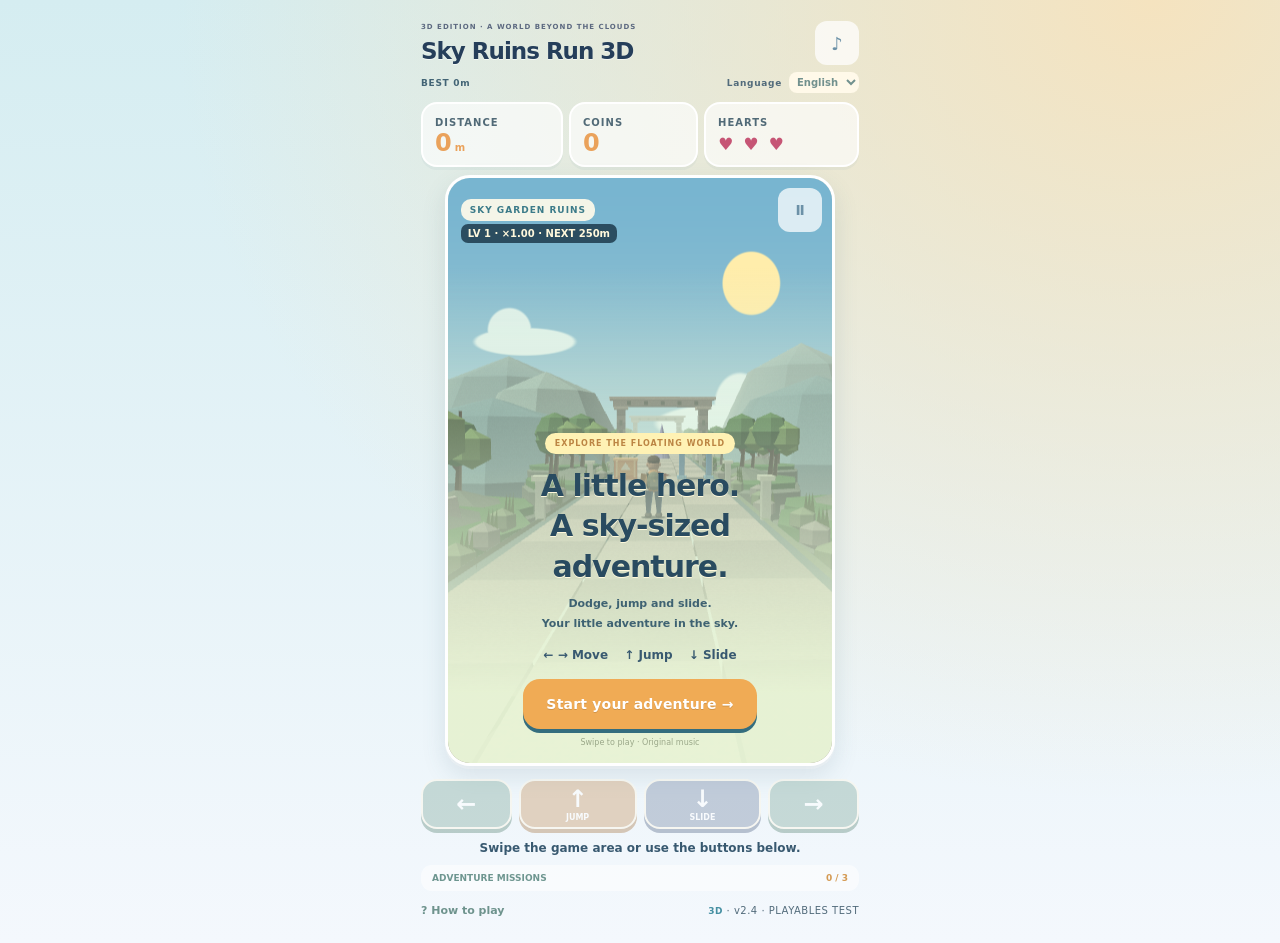
==== commit 52e0b62e: "Improve touch clarity, visual guidance and replay goals" ====
--- a/index.html
+++ b/index.html
@@ -1 +1 @@
-<!doctype html><html lang="ja"><meta charset="utf-8"><meta name="viewport" content="width=device-width,initial-scale=1,viewport-fit=cover"><meta name="theme-color" content="#eaf8f4"><title>そらいろ遺跡ラン 3D · SKY RUINS RUN 3D</title><link rel="stylesheet" href="style.css?v=sdk24"><body><section id="startup" role="status"><h2>SKY RUINS RUN 3D</h2><p id="loadText">冒険と記録を準備しています… / Loading…</p><button id="retryLoad" hidden>Retry loading</button></section><main inert><header><div><span class="eyebrow">3D EDITION · A WORLD BEYOND THE CLOUDS</span><h1 data-t="title">そらいろ遺跡ラン</h1></div><button id="settings" class="icon" aria-label="設定 / Settings">♪</button></header><div class="utility"><span id="best">BEST 0m</span><label>Language <select id="language" aria-label="Language"><option value="ja">日本語</option><option value="en">English</option></select></label></div><section class="hud"><div><small data-t="distance">きょり</small><strong id="distance">0<em>m</em></strong></div><div><small>COINS</small><strong id="coins">0</strong></div><div><small data-t="hearts">げんき</small><strong id="hearts" class="hearts">♥ ♥ ♥</strong></div></section><section class="stage"><canvas id="game" width="840" height="1280" aria-label="3レーンを走る冒険ゲーム。スワイプか下のボタンで操作 / Swipe or use the buttons to run through three lanes."></canvas><canvas id="fallback" width="840" height="1280" hidden aria-label="軽量2D表示 / Lightweight 2D view"></canvas><div class="stage-top"><span id="biome">SKY RUINS</span><button id="pause" class="icon" aria-label="一時停止 / Pause">Ⅱ</button></div><div id="pace" aria-label="走行レベル / Run level"></div><div id="levelNotice" role="status" hidden></div><div id="toast" role="status"></div><div id="powers"></div><div id="welcome"><span class="tag">EXPLORE THE FLOATING WORLD</span><h2 data-t="intro">空のむこうへ、<br>走りだそう。</h2><p data-t="introText">よけて、跳んで、くぐりぬける。<br>指ひとつの、小さな大冒険。</p><div class="gesture-note" data-t="gestures">← → 移動　 ↑ ジャンプ　 ↓ すべる</div><button id="start" class="primary" data-t="start">冒険にしゅっぱつ →</button><small data-t="note">スワイプで操作 · オリジナル音楽</small></div></section><p id="compat" hidden>3Dを表示できないため軽量2Dで表示しています。 / 3D unavailable; showing 2D fallback.</p><section class="controls" aria-label="操作 / Controls"><button data-action="left" aria-label="左 / Left">←</button><button data-action="jump" aria-label="ジャンプ / Jump">↑<small data-t="jump">ジャンプ</small></button><button data-action="slide" aria-label="すべる / Slide">↓<small data-t="slide">すべる</small></button><button data-action="right" aria-label="右 / Right">→</button></section><p id="hint" role="status"></p><section class="missions"><button id="missionsButton"><span data-t="missions">今日の冒険目標</span><b id="missionCount">0 / 3</b></button></section><footer><button id="help" data-t="help">? あそび方</button><span><b id="renderMode">3D</b> · v2.4 · PLAYABLES TEST</span></footer></main><dialog id="dialog"><div id="content"></div><button id="close" class="primary">つづける</button></dialog><script src="https://www.youtube.com/game_api/v1"></script><script src="host.js?v=sdk24"></script><script src="engine.js?v=sdk24"></script><script src="music.js?v=sdk24"></script><script src="renderer.js?v=sdk24"></script><script src="game.js?v=sdk24"></script></body></html>
+<!doctype html><html lang="ja"><meta charset="utf-8"><meta name="viewport" content="width=device-width,initial-scale=1,viewport-fit=cover"><meta name="theme-color" content="#eaf8f4"><title>そらいろ遺跡ラン 3D · SKY RUINS RUN 3D</title><link rel="stylesheet" href="style.css?v=sdk24"><link rel="stylesheet" href="quality.css?v=quality1"><body data-quality="1"><section id="startup" role="status"><h2>SKY RUINS RUN 3D</h2><p id="loadText">冒険と記録を準備しています… / Loading…</p><button id="retryLoad" hidden>Retry loading</button></section><main inert><header><div><span class="eyebrow">3D EDITION · A WORLD BEYOND THE CLOUDS</span><h1 data-t="title">そらいろ遺跡ラン</h1></div><button id="settings" class="icon" aria-label="設定 / Settings">♪</button></header><div class="utility"><span id="best">BEST 0m</span><label>Language <select id="language" aria-label="Language"><option value="ja">日本語</option><option value="en">English</option></select></label></div><section class="hud"><div><small data-t="distance">きょり</small><strong id="distance">0<em>m</em></strong></div><div><small>COINS</small><strong id="coins">0</strong></div><div><small data-t="hearts">げんき</small><strong id="hearts" class="hearts">♥ ♥ ♥</strong></div></section><section class="stage"><canvas id="game" width="840" height="1280" aria-label="3レーンを走る冒険ゲーム。スワイプか下のボタンで操作 / Swipe or use the buttons to run through three lanes."></canvas><canvas id="fallback" width="840" height="1280" hidden aria-label="軽量2D表示 / Lightweight 2D view"></canvas><div class="stage-top"><span id="biome">SKY RUINS</span><button id="pause" class="icon" aria-label="一時停止 / Pause">Ⅱ</button></div><div id="pace" aria-label="走行レベル / Run level"></div><div id="levelNotice" role="status" hidden></div><div id="toast" role="status"></div><div id="powers"></div><div id="welcome"><span class="tag">EXPLORE THE FLOATING WORLD</span><h2 data-t="intro">空のむこうへ、<br>走りだそう。</h2><p data-t="introText">よけて、跳んで、くぐりぬける。<br>指ひとつの、小さな大冒険。</p><div class="gesture-note" data-t="gestures">← → 移動　 ↑ ジャンプ　 ↓ すべる</div><button id="start" class="primary" data-t="start">冒険にしゅっぱつ →</button><small data-t="note">スワイプで操作 · オリジナル音楽</small></div></section><p id="compat" hidden>3Dを表示できないため軽量2Dで表示しています。 / 3D unavailable; showing 2D fallback.</p><section class="controls" aria-label="操作 / Controls"><button data-action="left" aria-label="左 / Left">←</button><button data-action="jump" aria-label="ジャンプ / Jump">↑<small data-t="jump">ジャンプ</small></button><button data-action="slide" aria-label="すべる / Slide">↓<small data-t="slide">すべる</small></button><button data-action="right" aria-label="右 / Right">→</button></section><p id="hint" role="status"></p><section class="missions"><button id="missionsButton"><span data-t="missions">今日の冒険目標</span><b id="missionCount">0 / 3</b></button></section><footer><button id="help" data-t="help">? あそび方</button><span><b id="renderMode">3D</b> · v2.4 · PLAYABLES TEST</span></footer></main><dialog id="dialog"><div id="content"></div><button id="close" class="primary">つづける</button></dialog><script src="https://www.youtube.com/game_api/v1"></script><script src="host.js?v=sdk24"></script><script src="engine.js?v=sdk24"></script><script src="music.js?v=sdk24"></script><script src="renderer.js?v=quality1"></script><script src="game.js?v=quality1"></script></body></html>
--- a/quality.css
+++ b/quality.css
@@ -0,0 +1,5 @@
+:root{--quality-accent:#387c8d;--quality-sky:#d5edf1;--quality-warm:#f5e3bf}
+/* Quality pass: contrast, hierarchy, touch affordances. No new timers or SDK hooks. */
+body{background:radial-gradient(ellipse at 90% 0,var(--quality-warm),transparent 60%),linear-gradient(var(--quality-sky),#f4f8fd);color:#2d405a}main{filter:none}header h1,h1{color:#253e5a;text-shadow:0 1px #fff9}header{gap:12px}.eyebrow{color:#5c6980;font-weight:850;letter-spacing:1px}button,select{font-weight:750}button{transition:transform .1s,box-shadow .1s,filter .1s}button:not(:disabled):active{transform:translateY(2px) scale(.98);filter:brightness(.97)}button:focus-visible,select:focus-visible,input:focus-visible{outline:3px solid var(--quality-accent);outline-offset:3px}button:disabled{cursor:default;filter:saturate(.5);opacity:.55}button.primary,.primary,#jump,#drop,#hold,#bite,#walk{min-height:50px;font-size:14px;letter-spacing:.2px;border-radius:17px;box-shadow:0 4px 0 color-mix(in srgb,var(--quality-accent) 75%,#294151);text-shadow:0 1px #0002}#message,#hint,.hint,.instruction,.gesture-note{color:#385970;font-size:12px;line-height:1.55;font-weight:700}#message,#hint{font-variant-numeric:tabular-nums}.utility,.language-row,footer{color:#526b7b}footer{font-size:10px}footer button{min-height:40px;font-size:11px}dialog{border-color:#fff;background:#fffdf1;box-shadow:0 20px 70px #25385842}dialog h2{color:#2f465e}dialog p{color:#476174;line-height:1.75}.next-goal{padding:10px 13px;border:1px solid #d0dfda;border-radius:12px;background:#edf7eb;color:#325c52!important;font-size:13px!important;font-weight:800}.stage,#field,.board-wrap{box-shadow:0 10px 24px #3b657422,0 3px 0 #fff8}.stage,.field{border-color:#fff}.hud small,.scoreboard small,.stat small{color:#516a77;font-size:10px}.hud strong,.scoreboard strong{font-variant-numeric:tabular-nums}.controls button,[data-dir]{min-height:48px}#powerWord,#echoText,#gateText{color:#3a566b;font-weight:850}#power .sweet,#sweet{background:#ffdb5e;border:2px solid #b6811c}#sun{min-width:48px;min-height:48px}input[type=range]{min-height:42px;accent-color:var(--quality-accent)}.cell.can-place:not(.filled)::after{content:'';position:absolute;width:5px;height:5px;border-radius:50%;background:#365f9bb0;left:calc(50% - 2.5px);top:calc(50% - 2.5px);pointer-events:none}.cell{position:relative}.cell.preview{outline:2px solid #fff;outline-offset:-3px;filter:brightness(1.12)}.cell.line-hint{box-shadow:inset 0 0 0 3px #fff3aa,0 0 12px #ffce5a}.piece.selected{outline:3px solid #6077c8;outline-offset:2px}.piece.blocked{opacity:.6}#pace{font-size:10px;background:#244456eb;color:#fff8dc}#toast,#callout{font-weight:950}#welcome p,#coverText,#intro p{color:#3e6272;font-weight:650}#welcome h2,#coverTitle{color:#294b60}#needle{box-shadow:0 0 0 2px #fff,0 1px 5px #26394f66}#fitRange{background:#89d7a3;border:1px solid #367657}.hearts{color:#c65575!important}.hud>div,.scoreboard>div{border-color:#fff;box-shadow:0 3px 0 #7797a214}button.round,button.icon,#settings,#sound,#pause{min-height:44px;min-width:44px}#best,.best{color:#426475;font-weight:850}
+@media(max-height:650px) and (orientation:portrait){#message,#hint,.hint,.instruction,.gesture-note{font-size:10px}.eyebrow{font-size:8px}.primary,button.primary,#jump,#drop,#hold,#bite,#walk{min-height:48px;font-size:12px}footer{font-size:8px}footer button{min-height:32px}.hud small,.scoreboard small{font-size:9px}.controls{gap:6px;margin-top:8px}.controls button{min-height:44px}.stage-top #pause{min-height:36px;min-width:36px}#pace{font-size:8px}}
+@media(prefers-reduced-motion:reduce){*,*::before,*::after{animation:none!important;transition:none!important;scroll-behavior:auto!important}}
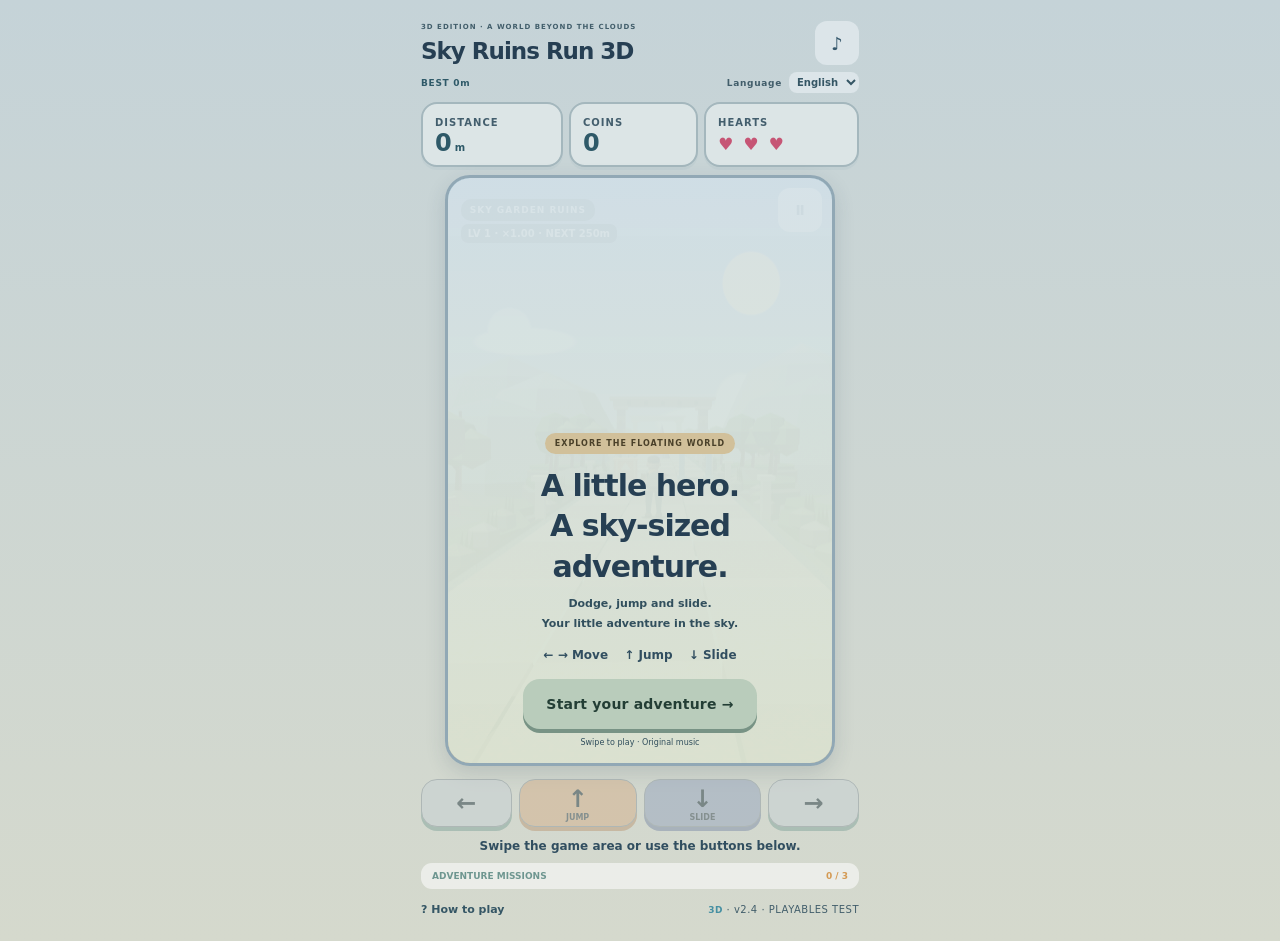
==== commit 231e1449: "Improve readability with calmer colors and contrast" ====
--- a/index.html
+++ b/index.html
@@ -1 +1 @@
-<!doctype html><html lang="ja"><meta charset="utf-8"><meta name="viewport" content="width=device-width,initial-scale=1,viewport-fit=cover"><meta name="theme-color" content="#eaf8f4"><title>そらいろ遺跡ラン 3D · SKY RUINS RUN 3D</title><link rel="stylesheet" href="style.css?v=sdk24"><link rel="stylesheet" href="quality.css?v=quality1"><body data-quality="1"><section id="startup" role="status"><h2>SKY RUINS RUN 3D</h2><p id="loadText">冒険と記録を準備しています… / Loading…</p><button id="retryLoad" hidden>Retry loading</button></section><main inert><header><div><span class="eyebrow">3D EDITION · A WORLD BEYOND THE CLOUDS</span><h1 data-t="title">そらいろ遺跡ラン</h1></div><button id="settings" class="icon" aria-label="設定 / Settings">♪</button></header><div class="utility"><span id="best">BEST 0m</span><label>Language <select id="language" aria-label="Language"><option value="ja">日本語</option><option value="en">English</option></select></label></div><section class="hud"><div><small data-t="distance">きょり</small><strong id="distance">0<em>m</em></strong></div><div><small>COINS</small><strong id="coins">0</strong></div><div><small data-t="hearts">げんき</small><strong id="hearts" class="hearts">♥ ♥ ♥</strong></div></section><section class="stage"><canvas id="game" width="840" height="1280" aria-label="3レーンを走る冒険ゲーム。スワイプか下のボタンで操作 / Swipe or use the buttons to run through three lanes."></canvas><canvas id="fallback" width="840" height="1280" hidden aria-label="軽量2D表示 / Lightweight 2D view"></canvas><div class="stage-top"><span id="biome">SKY RUINS</span><button id="pause" class="icon" aria-label="一時停止 / Pause">Ⅱ</button></div><div id="pace" aria-label="走行レベル / Run level"></div><div id="levelNotice" role="status" hidden></div><div id="toast" role="status"></div><div id="powers"></div><div id="welcome"><span class="tag">EXPLORE THE FLOATING WORLD</span><h2 data-t="intro">空のむこうへ、<br>走りだそう。</h2><p data-t="introText">よけて、跳んで、くぐりぬける。<br>指ひとつの、小さな大冒険。</p><div class="gesture-note" data-t="gestures">← → 移動　 ↑ ジャンプ　 ↓ すべる</div><button id="start" class="primary" data-t="start">冒険にしゅっぱつ →</button><small data-t="note">スワイプで操作 · オリジナル音楽</small></div></section><p id="compat" hidden>3Dを表示できないため軽量2Dで表示しています。 / 3D unavailable; showing 2D fallback.</p><section class="controls" aria-label="操作 / Controls"><button data-action="left" aria-label="左 / Left">←</button><button data-action="jump" aria-label="ジャンプ / Jump">↑<small data-t="jump">ジャンプ</small></button><button data-action="slide" aria-label="すべる / Slide">↓<small data-t="slide">すべる</small></button><button data-action="right" aria-label="右 / Right">→</button></section><p id="hint" role="status"></p><section class="missions"><button id="missionsButton"><span data-t="missions">今日の冒険目標</span><b id="missionCount">0 / 3</b></button></section><footer><button id="help" data-t="help">? あそび方</button><span><b id="renderMode">3D</b> · v2.4 · PLAYABLES TEST</span></footer></main><dialog id="dialog"><div id="content"></div><button id="close" class="primary">つづける</button></dialog><script src="https://www.youtube.com/game_api/v1"></script><script src="host.js?v=sdk24"></script><script src="engine.js?v=sdk24"></script><script src="music.js?v=sdk24"></script><script src="renderer.js?v=quality1"></script><script src="game.js?v=quality1"></script></body></html>
+<!doctype html><html lang="ja"><meta charset="utf-8"><meta name="viewport" content="width=device-width,initial-scale=1,viewport-fit=cover"><meta name="theme-color" content="#eaf8f4"><title>そらいろ遺跡ラン 3D · SKY RUINS RUN 3D</title><link rel="stylesheet" href="style.css?v=sdk24"><link rel="stylesheet" href="quality.css?v=readability1"><body data-quality="1"><section id="startup" role="status"><h2>SKY RUINS RUN 3D</h2><p id="loadText">冒険と記録を準備しています… / Loading…</p><button id="retryLoad" hidden>Retry loading</button></section><main inert><header><div><span class="eyebrow">3D EDITION · A WORLD BEYOND THE CLOUDS</span><h1 data-t="title">そらいろ遺跡ラン</h1></div><button id="settings" class="icon" aria-label="設定 / Settings">♪</button></header><div class="utility"><span id="best">BEST 0m</span><label>Language <select id="language" aria-label="Language"><option value="ja">日本語</option><option value="en">English</option></select></label></div><section class="hud"><div><small data-t="distance">きょり</small><strong id="distance">0<em>m</em></strong></div><div><small>COINS</small><strong id="coins">0</strong></div><div><small data-t="hearts">げんき</small><strong id="hearts" class="hearts">♥ ♥ ♥</strong></div></section><section class="stage"><canvas id="game" width="840" height="1280" aria-label="3レーンを走る冒険ゲーム。スワイプか下のボタンで操作 / Swipe or use the buttons to run through three lanes."></canvas><canvas id="fallback" width="840" height="1280" hidden aria-label="軽量2D表示 / Lightweight 2D view"></canvas><div class="stage-top"><span id="biome">SKY RUINS</span><button id="pause" class="icon" aria-label="一時停止 / Pause">Ⅱ</button></div><div id="pace" aria-label="走行レベル / Run level"></div><div id="levelNotice" role="status" hidden></div><div id="toast" role="status"></div><div id="powers"></div><div id="welcome"><span class="tag">EXPLORE THE FLOATING WORLD</span><h2 data-t="intro">空のむこうへ、<br>走りだそう。</h2><p data-t="introText">よけて、跳んで、くぐりぬける。<br>指ひとつの、小さな大冒険。</p><div class="gesture-note" data-t="gestures">← → 移動　 ↑ ジャンプ　 ↓ すべる</div><button id="start" class="primary" data-t="start">冒険にしゅっぱつ →</button><small data-t="note">スワイプで操作 · オリジナル音楽</small></div></section><p id="compat" hidden>3Dを表示できないため軽量2Dで表示しています。 / 3D unavailable; showing 2D fallback.</p><section class="controls" aria-label="操作 / Controls"><button data-action="left" aria-label="左 / Left">←</button><button data-action="jump" aria-label="ジャンプ / Jump">↑<small data-t="jump">ジャンプ</small></button><button data-action="slide" aria-label="すべる / Slide">↓<small data-t="slide">すべる</small></button><button data-action="right" aria-label="右 / Right">→</button></section><p id="hint" role="status"></p><section class="missions"><button id="missionsButton"><span data-t="missions">今日の冒険目標</span><b id="missionCount">0 / 3</b></button></section><footer><button id="help" data-t="help">? あそび方</button><span><b id="renderMode">3D</b> · v2.4 · PLAYABLES TEST</span></footer></main><dialog id="dialog"><div id="content"></div><button id="close" class="primary">つづける</button></dialog><script src="https://www.youtube.com/game_api/v1"></script><script src="host.js?v=sdk24"></script><script src="engine.js?v=sdk24"></script><script src="music.js?v=sdk24"></script><script src="renderer.js?v=readability1"></script><script src="game.js?v=readability1"></script></body></html>
--- a/quality.css
+++ b/quality.css
@@ -3,3 +3,34 @@
 body{background:radial-gradient(ellipse at 90% 0,var(--quality-warm),transparent 60%),linear-gradient(var(--quality-sky),#f4f8fd);color:#2d405a}main{filter:none}header h1,h1{color:#253e5a;text-shadow:0 1px #fff9}header{gap:12px}.eyebrow{color:#5c6980;font-weight:850;letter-spacing:1px}button,select{font-weight:750}button{transition:transform .1s,box-shadow .1s,filter .1s}button:not(:disabled):active{transform:translateY(2px) scale(.98);filter:brightness(.97)}button:focus-visible,select:focus-visible,input:focus-visible{outline:3px solid var(--quality-accent);outline-offset:3px}button:disabled{cursor:default;filter:saturate(.5);opacity:.55}button.primary,.primary,#jump,#drop,#hold,#bite,#walk{min-height:50px;font-size:14px;letter-spacing:.2px;border-radius:17px;box-shadow:0 4px 0 color-mix(in srgb,var(--quality-accent) 75%,#294151);text-shadow:0 1px #0002}#message,#hint,.hint,.instruction,.gesture-note{color:#385970;font-size:12px;line-height:1.55;font-weight:700}#message,#hint{font-variant-numeric:tabular-nums}.utility,.language-row,footer{color:#526b7b}footer{font-size:10px}footer button{min-height:40px;font-size:11px}dialog{border-color:#fff;background:#fffdf1;box-shadow:0 20px 70px #25385842}dialog h2{color:#2f465e}dialog p{color:#476174;line-height:1.75}.next-goal{padding:10px 13px;border:1px solid #d0dfda;border-radius:12px;background:#edf7eb;color:#325c52!important;font-size:13px!important;font-weight:800}.stage,#field,.board-wrap{box-shadow:0 10px 24px #3b657422,0 3px 0 #fff8}.stage,.field{border-color:#fff}.hud small,.scoreboard small,.stat small{color:#516a77;font-size:10px}.hud strong,.scoreboard strong{font-variant-numeric:tabular-nums}.controls button,[data-dir]{min-height:48px}#powerWord,#echoText,#gateText{color:#3a566b;font-weight:850}#power .sweet,#sweet{background:#ffdb5e;border:2px solid #b6811c}#sun{min-width:48px;min-height:48px}input[type=range]{min-height:42px;accent-color:var(--quality-accent)}.cell.can-place:not(.filled)::after{content:'';position:absolute;width:5px;height:5px;border-radius:50%;background:#365f9bb0;left:calc(50% - 2.5px);top:calc(50% - 2.5px);pointer-events:none}.cell{position:relative}.cell.preview{outline:2px solid #fff;outline-offset:-3px;filter:brightness(1.12)}.cell.line-hint{box-shadow:inset 0 0 0 3px #fff3aa,0 0 12px #ffce5a}.piece.selected{outline:3px solid #6077c8;outline-offset:2px}.piece.blocked{opacity:.6}#pace{font-size:10px;background:#244456eb;color:#fff8dc}#toast,#callout{font-weight:950}#welcome p,#coverText,#intro p{color:#3e6272;font-weight:650}#welcome h2,#coverTitle{color:#294b60}#needle{box-shadow:0 0 0 2px #fff,0 1px 5px #26394f66}#fitRange{background:#89d7a3;border:1px solid #367657}.hearts{color:#c65575!important}.hud>div,.scoreboard>div{border-color:#fff;box-shadow:0 3px 0 #7797a214}button.round,button.icon,#settings,#sound,#pause{min-height:44px;min-width:44px}#best,.best{color:#426475;font-weight:850}
 @media(max-height:650px) and (orientation:portrait){#message,#hint,.hint,.instruction,.gesture-note{font-size:10px}.eyebrow{font-size:8px}.primary,button.primary,#jump,#drop,#hold,#bite,#walk{min-height:48px;font-size:12px}footer{font-size:8px}footer button{min-height:32px}.hud small,.scoreboard small{font-size:9px}.controls{gap:6px;margin-top:8px}.controls button{min-height:44px}.stage-top #pause{min-height:36px;min-width:36px}#pace{font-size:8px}}
 @media(prefers-reduced-motion:reduce){*,*::before,*::after{animation:none!important;transition:none!important;scroll-behavior:auto!important}}
+
+:root{--calm-top:#c5d3d8;--calm-bottom:#d5d9cd}
+
+/* Readability pass: quieter backgrounds, opaque text surfaces and clear controls. */
+html{background:#d9e2e7}body{background:linear-gradient(var(--calm-top),var(--calm-bottom));color:#294456}
+h1,header h1,#welcome h2,#coverTitle{color:#263f53;text-shadow:none}
+.eyebrow,.kicker,.subtitle,.sub,.muted,.language,.language-row,footer,.utility{color:#425e6b}
+button,select{color:#294858;background-color:#dce5e9;border-color:#9fb2bd}
+button.primary,.primary,#jump,#drop,#hold,#bite,#walk{background:#b9ccbb;color:#233e35;text-shadow:none;box-shadow:0 4px 0 #789385}
+.controls button,[data-dir]{background:#c0d3d8;color:#234856;border:1px solid #879faa}
+.controls button small{color:#395967}
+#message,#hint,.hint,.hint p,.instruction,.gesture-note{color:#314e60;text-shadow:none}
+.stage,#field,.board-wrap{border-color:#91a8b5;box-shadow:0 7px 20px #283e5026}
+#welcome,#intro{background:linear-gradient(#d6e2e8f0,#dce3d2f5)}
+#welcome p,#coverText,#intro p,#welcome>small,#intro>small{color:#314f5d}
+.hud>div,.scoreboard>div,.garden-pill{background:#dce5e6;border-color:#a4b7bd}
+.hud small,.scoreboard small,.stat small,.numbers span,.status span{color:#435e6d}
+.hud strong,.scoreboard strong,.status strong,.numbers strong,#best,.best{color:#2e5968}
+.stage-top span,#pace{background:#294957ed;color:#f1f4ed}
+.tag{background:#d1c09a;color:#4a4029}
+dialog{background:#dfe7e8;border-color:#a0b4bd;color:#294756}
+dialog h2,dialog p,.setting,.settings-row{color:#294756}
+.next-goal{background:#cbdcc9;border-color:#9eb59b;color:#2c513e!important}
+footer button,#language{color:#355665}
+#callout,#toast{text-shadow:0 2px 4px #173447,0 0 3px #173447}
+#scene:not(canvas),.playfield,.board{border-color:#91a8b5;box-shadow:0 7px 20px #283e5026}
+#cover,#overlay{background:linear-gradient(#d6e2e8ef,#dce3d2f5);color:#294858}
+#cover p,#overlay p{color:#314f5d}
+.pad button{background:#b9cdd5;border-color:#879faa;color:#234856}
+.legend{color:#235f75}.legend span+span{color:#80551e}
+#gateLabel{color:#f1f4ed}#pause,#settings,#sound,#audio{color:#35576b;background:#dce5e9}#coverNote{color:#3e5965}
